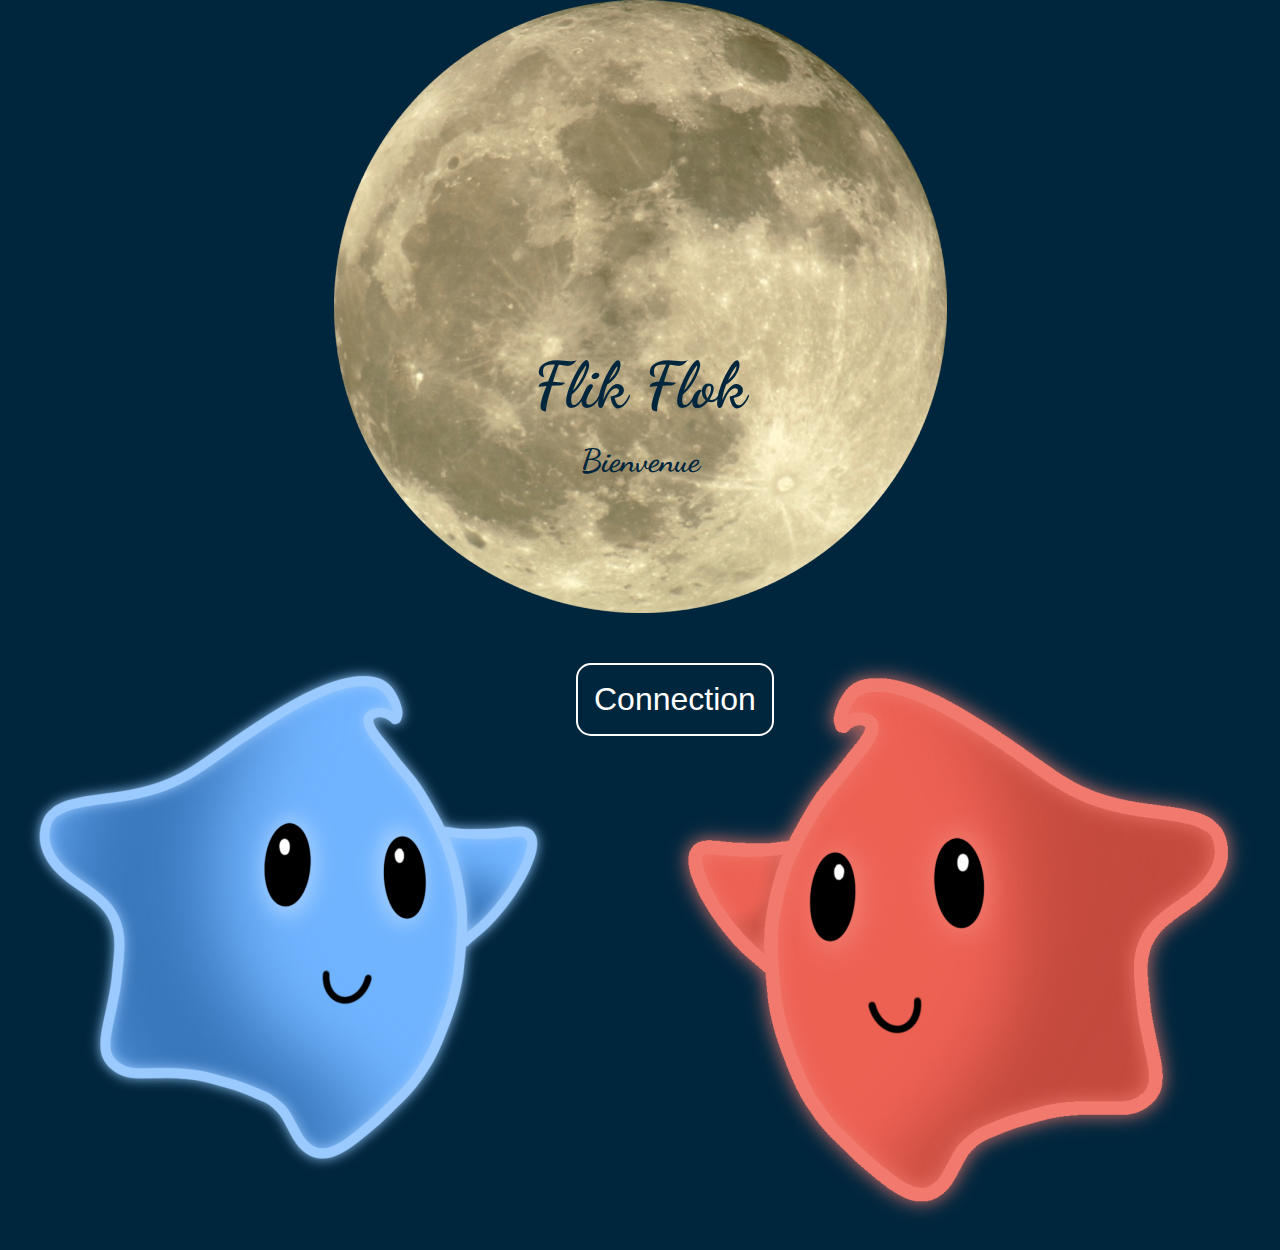
==== ProjetfillièreAntoineNicolas/Index.html @ 0edc3992 "information" ====
<!DOCTYPE html>
<html lang="fr">
<head>
    <meta charset="UTF-8">
    <meta http-equiv="X-UA-Compatible" content="IE=edge">
    <meta name="viewport" content="width=device-width, initial-scale=1.0">
    <title>Flik  Flok</title>
    <link href="https://fonts.googleapis.com/css2?family=Dancing+Script:wght@700&display=swap" rel="stylesheet">
    <link rel="stylesheet" href="./CSS/Index.css">
    
   
    
</head>
<body>
    <div class="lune" align="center" >
        <img src="Image/lune.png">
    </div>
    <div class="block">
        <h1>Flik Flok</h1>
        <h2>Bienvenue</h2>
        <form >
        <div>
                   
            <a href="./parent-enfant.html"><button>Connection</button></a> 
            
            <div class="mascottes">
              <div><img src="Image/mascottebleu.png"></div> 
              <div><img src="Image/mascotterouge.png"></div>
            </div>
        </form>
          </div>
</body>
</html>
---- ProjetfillièreAntoineNicolas/CSS/Index.css ----
*{
   padding: 0;
   margin: 0;
   box-sizing: border-box;
 }
 body{
 
  background-color: #00263D ;
 }
 
 h1{
    
  text-align: center;
  margin-top: -30vh;
  color: #00263D;
  font-size: 4em;
  font-family: 'Dancing Script', cursive;
 }
 h2{
text-align: center;
margin-top: 2vh;
color: #00263D;
font-size: 2em;
font-family: 'Dancing Script', cursive;

 }
 .block{
   
  left: auto;
 }
 
 
 .width100{width: 100%;}
 
 label{
    
   text-align: center;
   margin-top: 20vh;
   color: #00263D;
   font-size: 2em;
 }
 
 input{
     
   text-align: center;
    margin-top: 7rem;
    border: 2px solid white;
    border-radius: 15px;
    font-size: 1.5rem;
    color: white;
    background-color: transparent;
 }
 
 .aligne{
   text-align: center;
 margin-top: 4.5rem;
 }
 a {
    position: relative;
    top: 15vh;
    left: 25%;
    transform: translate(-50%, -50%);
 }
 button{
   margin-top: 3rem;
   padding: 0.5rem;
   border: 2px solid white;
   border-radius: 15px;
   font-size: 2rem;
   color: white;
   background-color: transparent;
 }
 img {
   max-width: 100%;
 }
 
 .mascottes {
   display: flex;
   flex-wrap: wrap;
   margin-top: 8rem;
 }
 .mascottes div {
   width: 50%;
 }
 @media all and (min-width: 485px) {
   a{
    left: 42%;
   }
   
 }
 
 @media all and (min-width: 612px){
   a {
      left: 44%; 
     }
   button{
     padding: 1rem;
  
   }   
   input{
     margin-top: 8rem;
     padding: 1rem 2rem;
   }
   .lune{
     width: 80%;
     margin-left: 10%;
   }
   .mascottes{
     margin-top: 2rem;}
 }
 
 @media all and (min-width: 777px){  
   a{
   left: 45%;  
   }  
 }
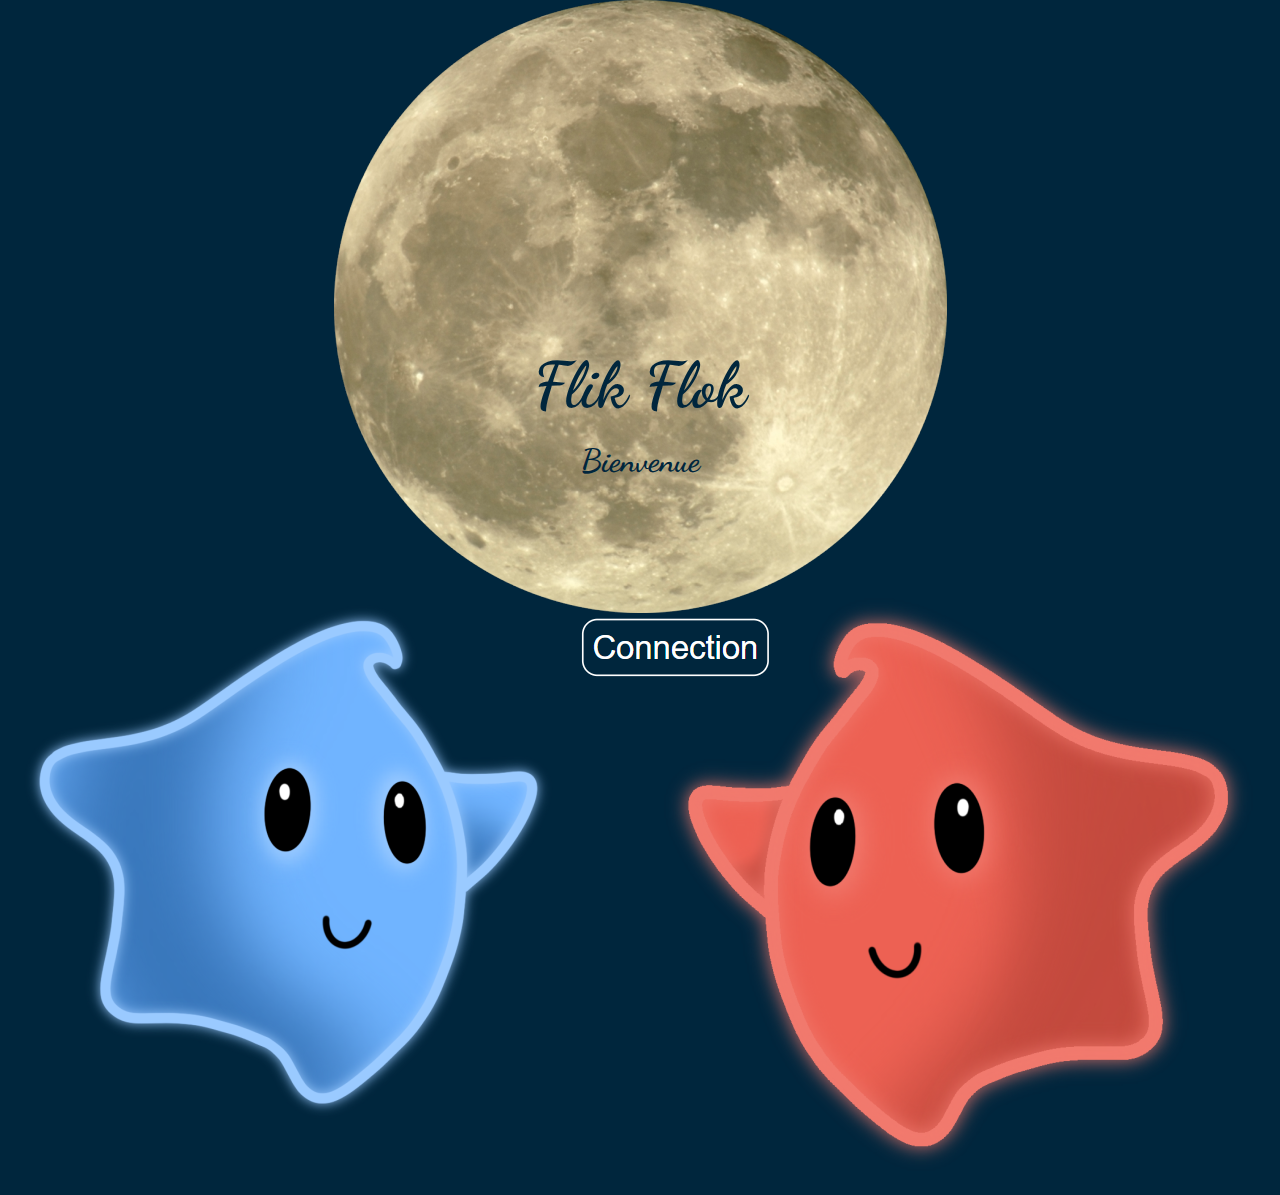
==== commit 810c9d79: "information" ====
--- a/ProjetfillièreAntoineNicolas/Index.html
+++ b/ProjetfillièreAntoineNicolas/Index.html
@@ -21,7 +21,7 @@
         <form >
         <div>
                    
-            <a href="./parent-enfant.html"><button>Connection</button></a> 
+            <a href="./parent-enfant.html"><img src="./Image/connection.png"></a> 
             
             <div class="mascottes">
               <div><img src="Image/mascottebleu.png"></div> 
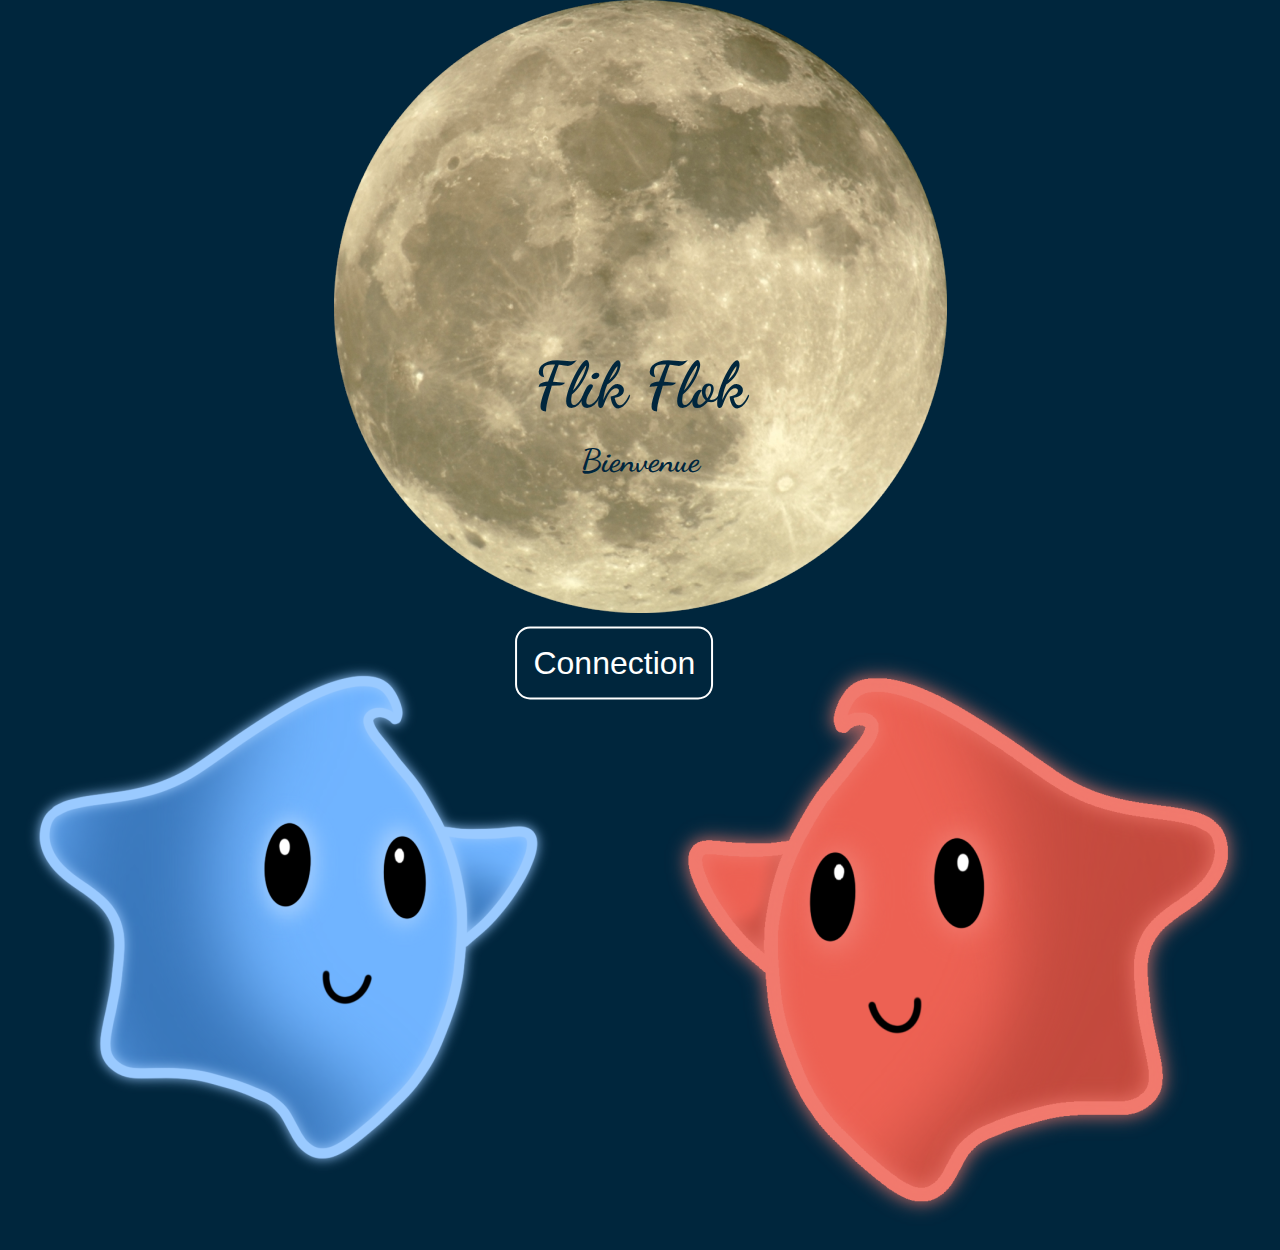
==== commit 9afca672: "message" ====
--- a/ProjetfillièreAntoineNicolas/Index.html
+++ b/ProjetfillièreAntoineNicolas/Index.html
@@ -18,10 +18,10 @@
     <div class="block">
         <h1>Flik Flok</h1>
         <h2>Bienvenue</h2>
-        <form >
+        <form  action="parent-enfant.html">
         <div>
                    
-            <a href="./parent-enfant.html"><img src="./Image/connection.png"></a> 
+            <button>Connection</button> 
             
             <div class="mascottes">
               <div><img src="Image/mascottebleu.png"></div> 
--- a/ProjetfillièreAntoineNicolas/CSS/Index.css
+++ b/ProjetfillièreAntoineNicolas/CSS/Index.css
@@ -55,13 +55,12 @@
    text-align: center;
  margin-top: 4.5rem;
  }
- a {
-    position: relative;
-    top: 15vh;
-    left: 25%;
-    transform: translate(-50%, -50%);
- }
+ 
  button{
+  position: relative;
+  top: 15vh;
+  left: 48%;
+  transform: translate(-50%, -50%);
    margin-top: 3rem;
    padding: 0.5rem;
    border: 2px solid white;
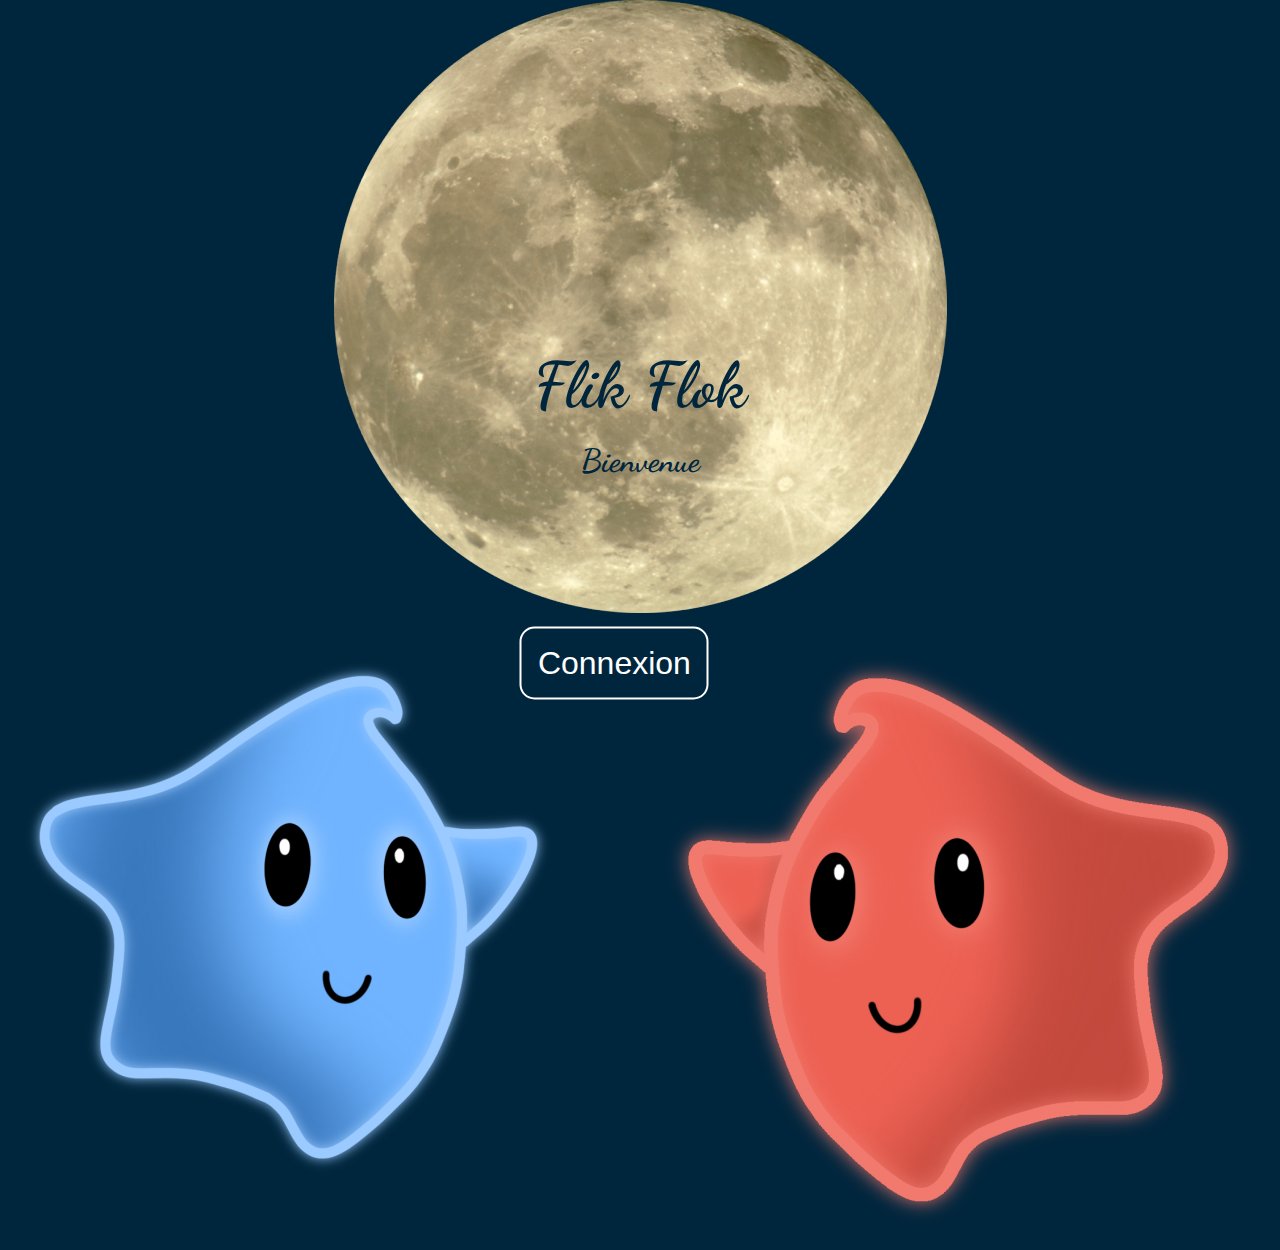
==== commit 85cd475d: "message" ====
--- a/ProjetfillièreAntoineNicolas/Index.html
+++ b/ProjetfillièreAntoineNicolas/Index.html
@@ -21,7 +21,7 @@
         <form  action="parent-enfant.html">
         <div>
                    
-            <button>Connection</button> 
+            <button>Connexion</button> 
             
             <div class="mascottes">
               <div><img src="Image/mascottebleu.png"></div> 
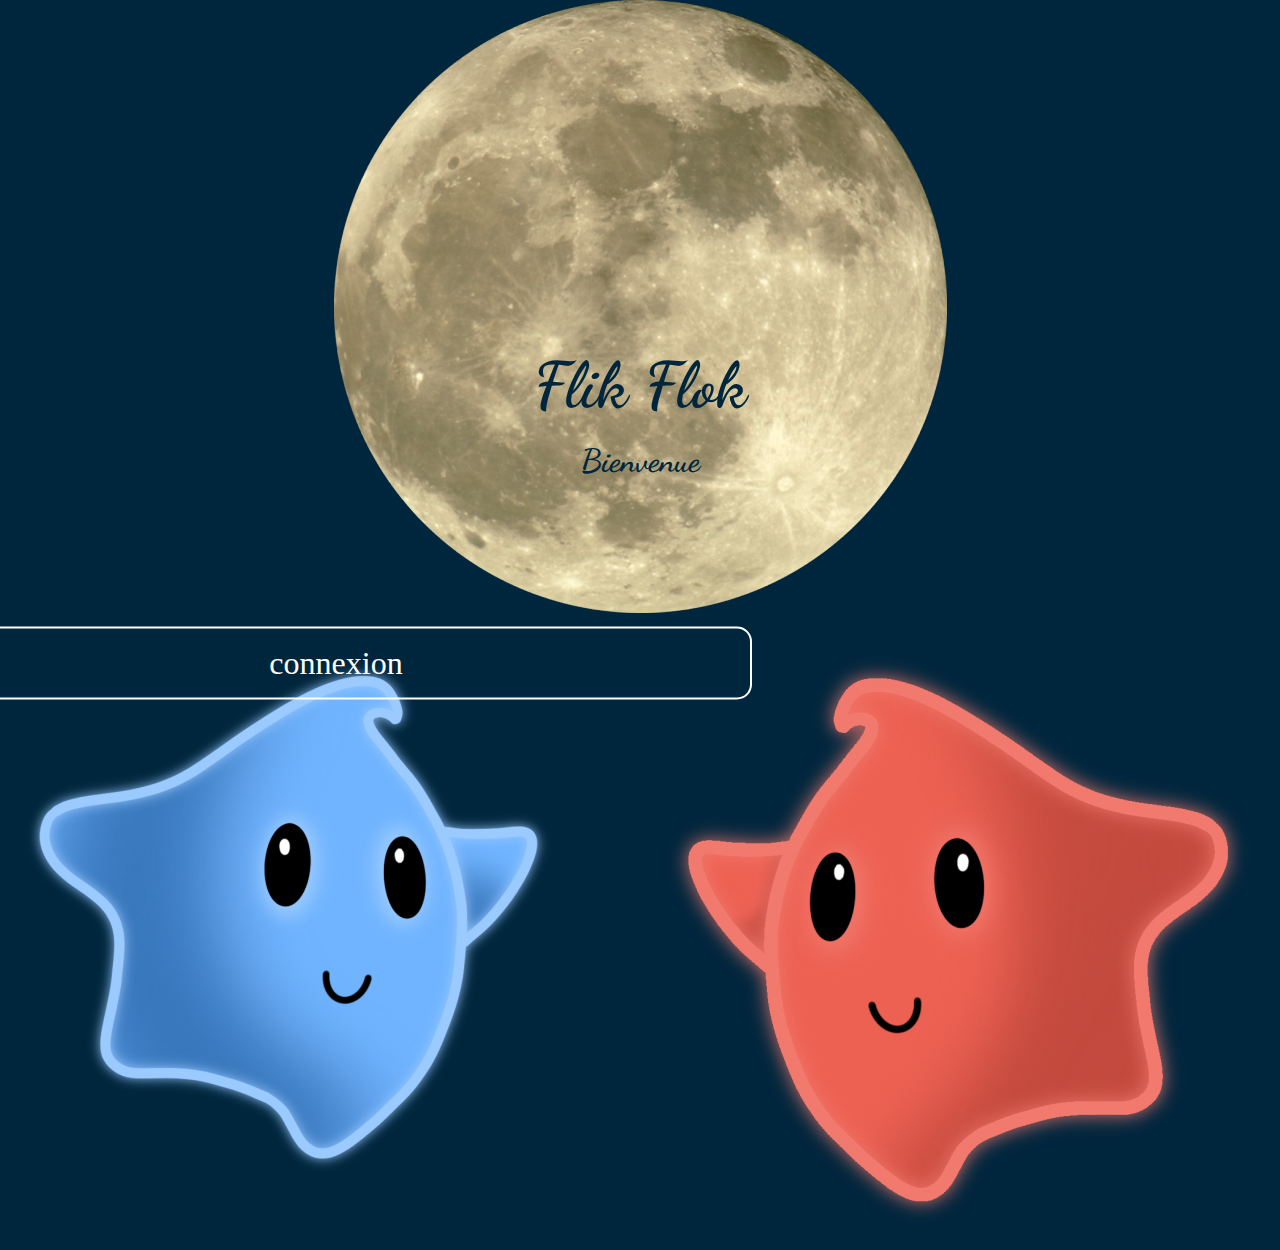
==== commit c3f3e904: "message" ====
--- a/ProjetfillièreAntoineNicolas/Index.html
+++ b/ProjetfillièreAntoineNicolas/Index.html
@@ -7,8 +7,7 @@
     <title>Flik  Flok</title>
     <link href="https://fonts.googleapis.com/css2?family=Dancing+Script:wght@700&display=swap" rel="stylesheet">
     <link rel="stylesheet" href="./CSS/Index.css">
-    
-   
+
     
 </head>
 <body>
@@ -17,17 +16,47 @@
     </div>
     <div class="block">
         <h1>Flik Flok</h1>
-        <h2>Bienvenue</h2>
-        <form  action="parent-enfant.html">
+        <h2 id="arrive"></h2>
         <div>
                    
-            <button>Connexion</button> 
+            <a id="hrefConnect">
+                <div id="contentConnect" class="bouton"></div>
+            </a>
             
             <div class="mascottes">
               <div><img src="Image/mascottebleu.png"></div> 
               <div><img src="Image/mascotterouge.png"></div>
             </div>
-        </form>
           </div>
+<script>
+    let hrefC = document.getElementById('hrefConnect')
+    hrefC.setAttribute('href','./parent-enfant.html')
+    let cont = document.getElementById('contentConnect')
+    cont.textContent = 'connexion'
+    let arr = document.getElementById('arrive')
+    arr.textContent = 'Bienvenue'
+    if (localStorage.getItem("Parent")){
+        hrefC.setAttribute('href','./acceuil-jeux.html')
+        cont.textContent = 'Jouer'
+        arr.textContent = 'Bonjour'
+} else {
+    console.log("Création du joueur")
+    let initPlayer = []
+    localStorage.setItem("Parent", JSON.stringify(initPlayer))
+}
+    if (localStorage.getItem("pseudo")){
+        if(localStorage.getItem('pseudo').length > 0 ){
+            hrefC.setAttribute('href','./acceuil-jeux.html')
+            cont.textContent = 'Jouer'
+            arr.textContent = 'Bonjour'
+            
+        }
+    console.log('Le joueur est present')
+}   else {
+    console.log("Création des joueurs")
+    localStorage.setItem("pseudo", '')
+}
+</script>
+         
 </body>
 </html>--- a/ProjetfillièreAntoineNicolas/CSS/Index.css
+++ b/ProjetfillièreAntoineNicolas/CSS/Index.css
@@ -3,6 +3,9 @@
    margin: 0;
    box-sizing: border-box;
  }
+ a { 
+  text-decoration: none;
+}
  body{
  
   background-color: #00263D ;
@@ -56,10 +59,10 @@
  margin-top: 4.5rem;
  }
  
- button{
+ .bouton{
   position: relative;
   top: 15vh;
-  left: 48%;
+  left: 9rem;
   transform: translate(-50%, -50%);
    margin-top: 3rem;
    padding: 0.5rem;
@@ -68,6 +71,9 @@
    font-size: 2rem;
    color: white;
    background-color: transparent;
+   margin-left: 15%;
+   margin-right: 20%;
+   text-align: center;
  }
  img {
    max-width: 100%;
@@ -92,7 +98,7 @@
    a {
       left: 44%; 
      }
-   button{
+   .bouton{
      padding: 1rem;
   
    }   
